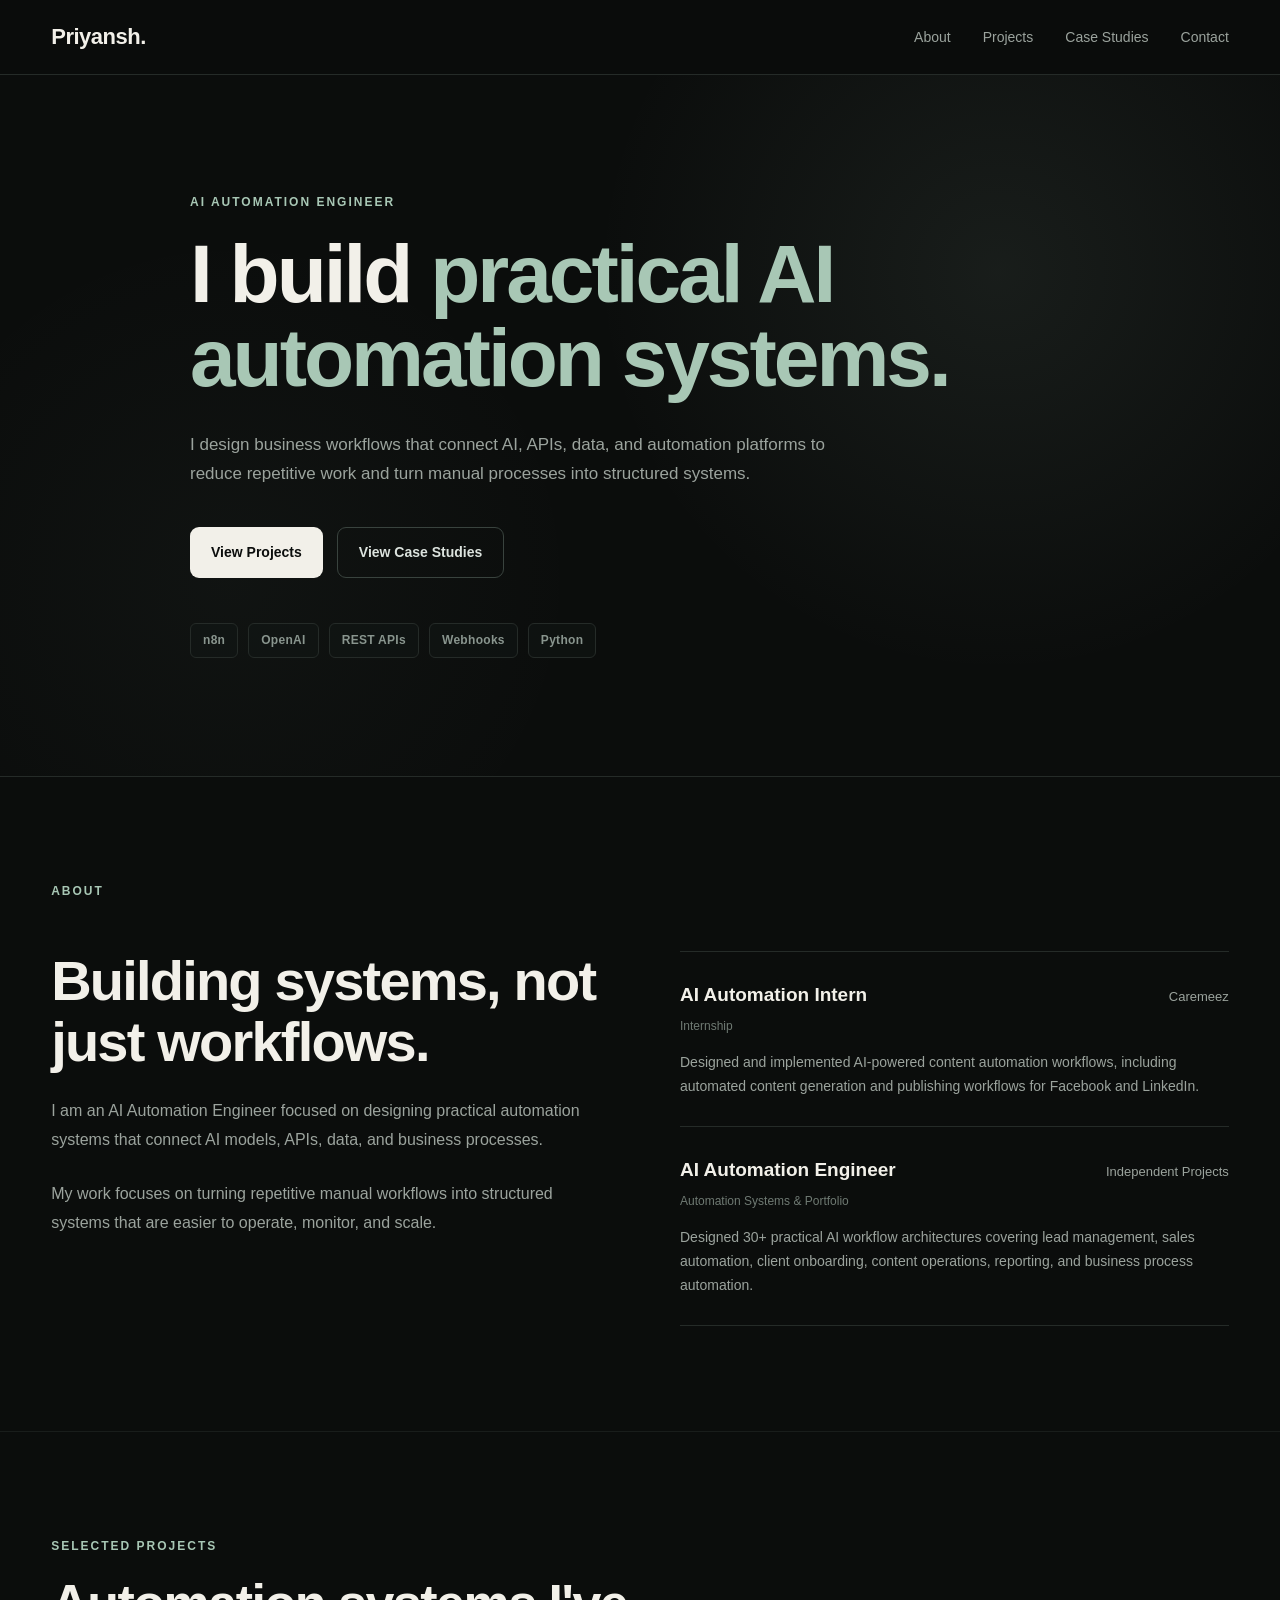
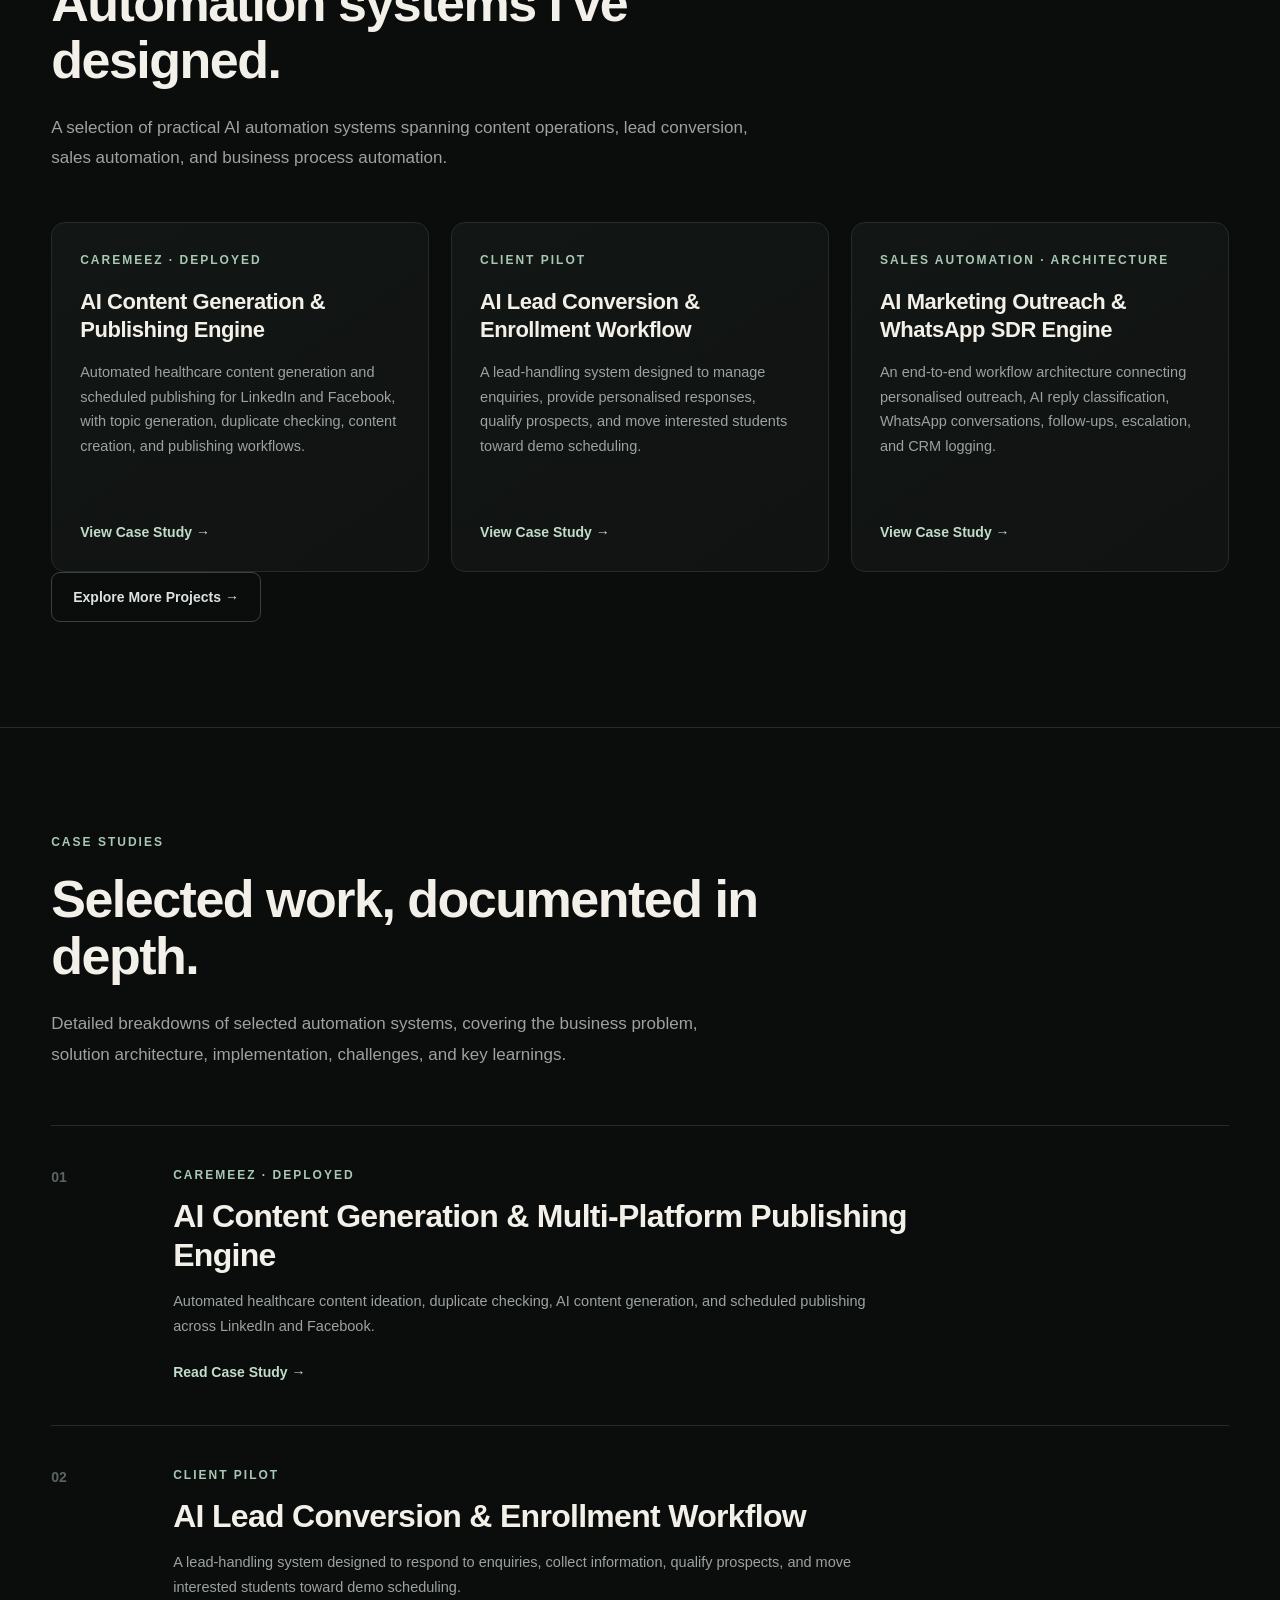
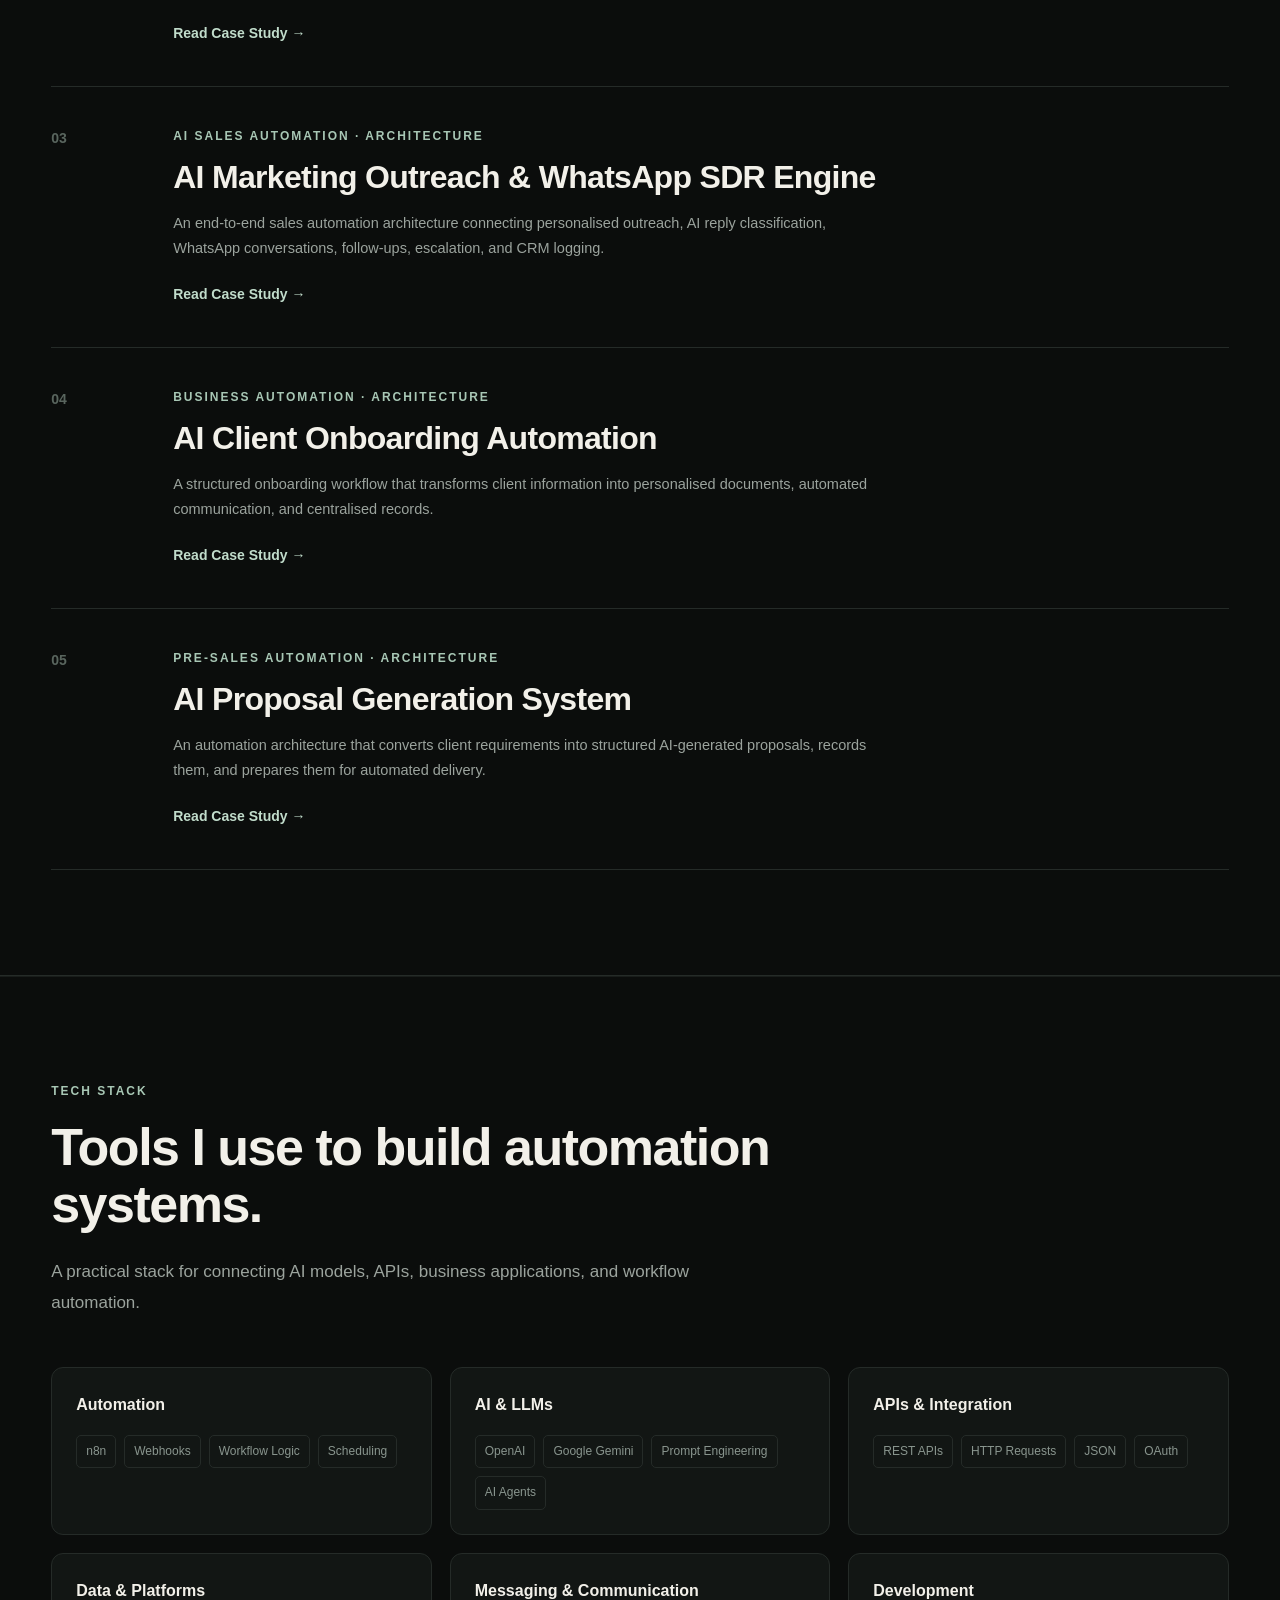
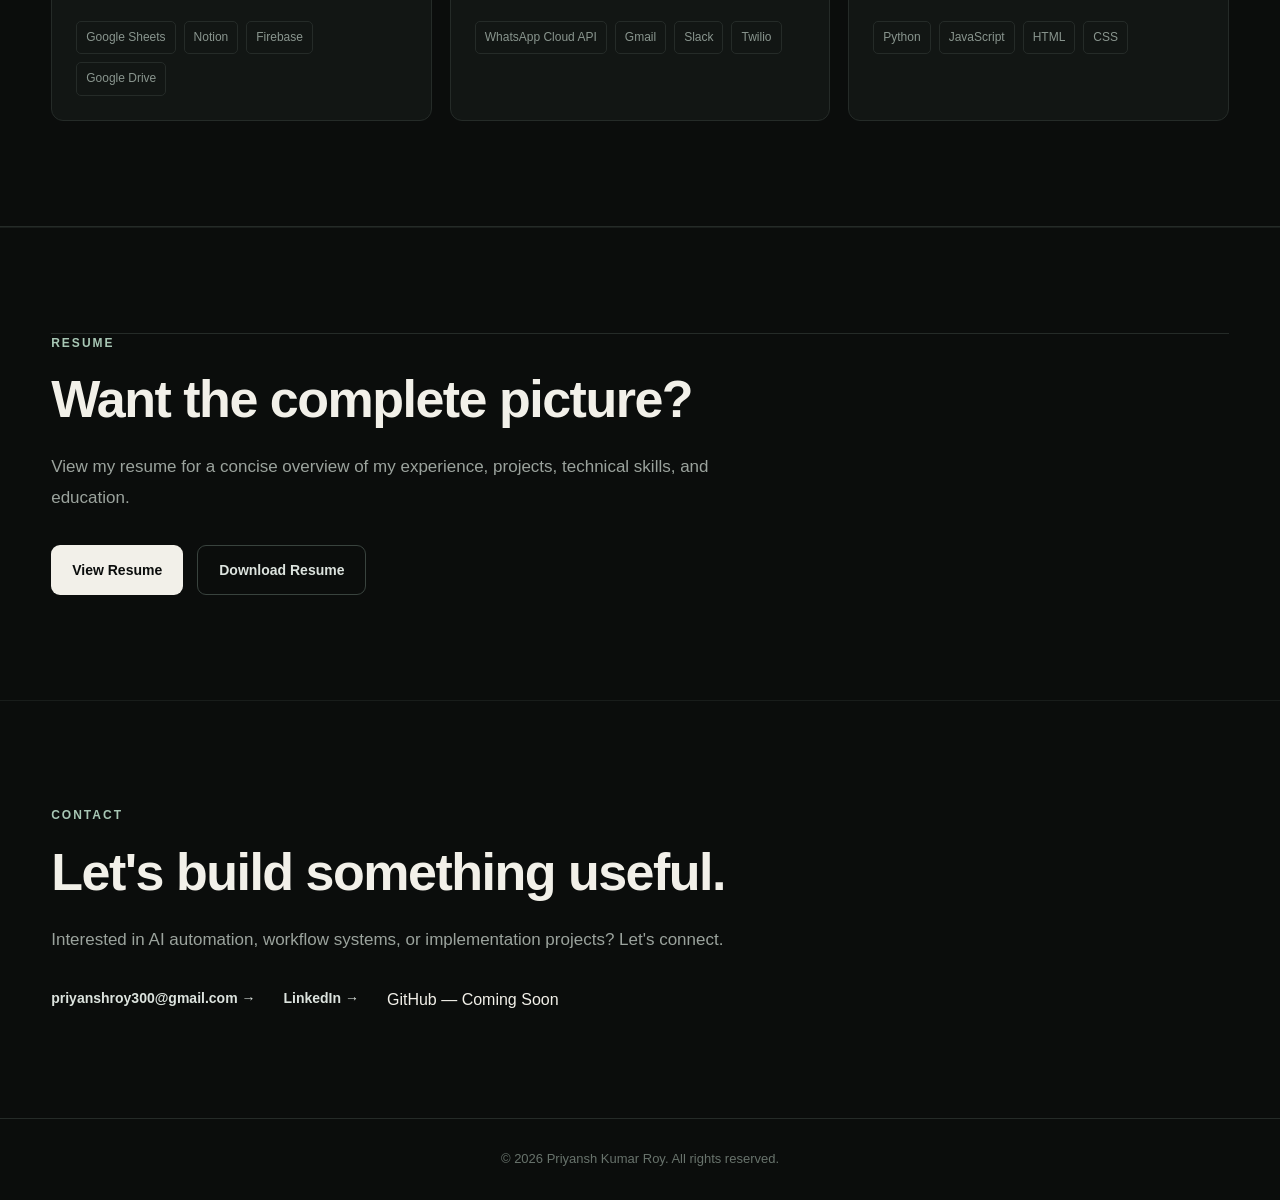
==== index.html @ 5adf645a "Initial portfolio website" ====
<!DOCTYPE html>
<html lang="en">

<head>

    <meta charset="UTF-8">

    <meta
        name="viewport"
        content="width=device-width, initial-scale=1.0"
    >

    <title>Priyansh Kumar Roy | AI Automation Engineer</title>

    <meta
        name="description"
        content="Priyansh Kumar Roy — AI Automation Engineer designing practical AI automation systems, business workflows, API integrations, and AI-powered process automation."
    >

    <meta
        name="author"
        content="Priyansh Kumar Roy"
    >

    <meta
        name="theme-color"
        content="#0d100e"
    >

    <!-- Open Graph / Social Sharing -->
    <meta
        property="og:title"
        content="Priyansh Kumar Roy | AI Automation Engineer"
    >

    <meta
        property="og:description"
        content="AI automation systems, workflow automation, API integrations, and practical business automation projects."
    >

    <meta
        property="og:type"
        content="website"
    >

    <link rel="icon" type="image/png" href="favicon.png">
    <link rel="stylesheet" href="style.css">

</head>


<body>


    <!-- Navigation -->
    <nav class="navbar">

        <div class="nav-container">

            <a href="index.html" class="logo">
                Priyansh.
            </a>

            <div class="nav-links">

                <a href="#about">
                    About
                </a>

                <a href="#projects">
                    Projects
                </a>

                <a href="#case-studies">
                    Case Studies
                </a>

                <a href="#contact">
                    Contact
                </a>

            </div>

        </div>

    </nav>



    <!-- Hero Section -->
    <section class="hero">

        <div class="hero-content">

            <p class="eyebrow">
                AI AUTOMATION ENGINEER
            </p>

            <h1>
                I build
                <span>practical AI automation systems.</span>
            </h1>

            <p class="hero-description">
                I design business workflows that connect AI, APIs,
                data, and automation platforms to reduce repetitive work
                and turn manual processes into structured systems.
            </p>


            <div class="hero-buttons">

                <a
                    href="#projects"
                    class="button primary-button"
                >
                    View Projects
                </a>

                <a
                    href="#case-studies"
                    class="button secondary-button"
                >
                    View Case Studies
                </a>

            </div>


            <div class="hero-stack">

                <span>n8n</span>
                <span>OpenAI</span>
                <span>REST APIs</span>
                <span>Webhooks</span>
                <span>Python</span>

            </div>

        </div>

    </section>



    <!-- About Section -->
    <section id="about" class="section">

        <div class="section-container">

            <p class="section-label">
                ABOUT
            </p>


            <div class="about-grid">

                <div class="about-intro">

                    <h2>
                        Building systems,
                        not just workflows.
                    </h2>

                    <p>
                        I am an AI Automation Engineer focused on designing
                        practical automation systems that connect AI models,
                        APIs, data, and business processes.
                    </p>

                    <p>
                        My work focuses on turning repetitive manual workflows
                        into structured systems that are easier to operate,
                        monitor, and scale.
                    </p>

                </div>


                <div class="experience">

                    <div class="experience-item">

                        <div class="experience-header">

                            <h3>
                                AI Automation Intern
                            </h3>

                            <span>
                                Caremeez
                            </span>

                        </div>

                        <p class="experience-period">
                            Internship
                        </p>

                        <p>
                            Designed and implemented AI-powered content
                            automation workflows, including automated content
                            generation and publishing workflows for Facebook
                            and LinkedIn.
                        </p>

                    </div>


                    <div class="experience-item">

                        <div class="experience-header">

                            <h3>
                                AI Automation Engineer
                            </h3>

                            <span>
                                Independent Projects
                            </span>

                        </div>

                        <p class="experience-period">
                            Automation Systems & Portfolio
                        </p>

                        <p>
                            Designed 30+ practical AI workflow architectures
                            covering lead management, sales automation,
                            client onboarding, content operations, reporting,
                            and business process automation.
                        </p>

                    </div>

                </div>

            </div>

        </div>

    </section>



    <!-- Projects Section -->
    <section id="projects" class="section">

        <div class="section-container">

            <p class="section-label">
                SELECTED PROJECTS
            </p>

            <h2>
                Automation systems I've designed.
            </h2>

            <p class="section-description">
                A selection of practical AI automation systems spanning
                content operations, lead conversion, sales automation,
                and business process automation.
            </p>


            <div class="projects-grid">


                <!-- Project 01 -->
                <div class="project-card">

                    <p class="project-category">
                        CAREMEEZ · DEPLOYED
                    </p>

                    <h3>
                        AI Content Generation & Publishing Engine
                    </h3>

                    <p>
                        Automated healthcare content generation and scheduled
                        publishing for LinkedIn and Facebook, with topic
                        generation, duplicate checking, content creation,
                        and publishing workflows.
                    </p>

                    <a href="case-studies/case-study-01.html">
                        View Case Study →
                    </a>

                </div>



                <!-- Project 02 -->
                <div class="project-card">

                    <p class="project-category">
                        CLIENT PILOT
                    </p>

                    <h3>
                        AI Lead Conversion & Enrollment Workflow
                    </h3>

                    <p>
                        A lead-handling system designed to manage enquiries,
                        provide personalised responses, qualify prospects,
                        and move interested students toward demo scheduling.
                    </p>

                    <a href="case-studies/case-study-02.html">
                        View Case Study →
                    </a>

                </div>



                <!-- Project 03 -->
                <div class="project-card">

                    <p class="project-category">
                        SALES AUTOMATION · ARCHITECTURE
                    </p>

                    <h3>
                        AI Marketing Outreach & WhatsApp SDR Engine
                    </h3>

                    <p>
                        An end-to-end workflow architecture connecting
                        personalised outreach, AI reply classification,
                        WhatsApp conversations, follow-ups, escalation,
                        and CRM logging.
                    </p>

                    <a href="case-studies/case-study-03.html">
                        View Case Study →
                    </a>

                </div>


            </div>



            <!-- More Projects -->
            <div class="more-projects">

                <a
                    href="projects.html"
                    class="button secondary-button"
                >
                    Explore More Projects →
                </a>

            </div>

        </div>

    </section>



    <!-- Case Studies Section -->
    <section id="case-studies" class="section">

        <div class="section-container">

            <p class="section-label">
                CASE STUDIES
            </p>

            <h2>
                Selected work, documented in depth.
            </h2>

            <p class="section-description">
                Detailed breakdowns of selected automation systems,
                covering the business problem, solution architecture,
                implementation, challenges, and key learnings.
            </p>


            <div class="case-studies-list">


                <!-- Case Study 01 -->
                <article class="case-study-card">

                    <div class="case-study-number">
                        01
                    </div>

                    <div class="case-study-content">

                        <p class="project-category">
                            CAREMEEZ · DEPLOYED
                        </p>

                        <h3>
                            AI Content Generation & Multi-Platform
                            Publishing Engine
                        </h3>

                        <p>
                            Automated healthcare content ideation,
                            duplicate checking, AI content generation,
                            and scheduled publishing across LinkedIn
                            and Facebook.
                        </p>

                        <a href="case-studies/case-study-01.html">
                            Read Case Study →
                        </a>

                    </div>

                </article>



                <!-- Case Study 02 -->
                <article class="case-study-card">

                    <div class="case-study-number">
                        02
                    </div>

                    <div class="case-study-content">

                        <p class="project-category">
                            CLIENT PILOT
                        </p>

                        <h3>
                            AI Lead Conversion & Enrollment Workflow
                        </h3>

                        <p>
                            A lead-handling system designed to respond
                            to enquiries, collect information, qualify
                            prospects, and move interested students
                            toward demo scheduling.
                        </p>

                        <a href="case-studies/case-study-02.html">
                            Read Case Study →
                        </a>

                    </div>

                </article>



                <!-- Case Study 03 -->
                <article class="case-study-card">

                    <div class="case-study-number">
                        03
                    </div>

                    <div class="case-study-content">

                        <p class="project-category">
                            AI SALES AUTOMATION · ARCHITECTURE
                        </p>

                        <h3>
                            AI Marketing Outreach & WhatsApp SDR Engine
                        </h3>

                        <p>
                            An end-to-end sales automation architecture
                            connecting personalised outreach, AI reply
                            classification, WhatsApp conversations,
                            follow-ups, escalation, and CRM logging.
                        </p>

                        <a href="case-studies/case-study-03.html">
                            Read Case Study →
                        </a>

                    </div>

                </article>



                <!-- Case Study 04 -->
                <article class="case-study-card">

                    <div class="case-study-number">
                        04
                    </div>

                    <div class="case-study-content">

                        <p class="project-category">
                            BUSINESS AUTOMATION · ARCHITECTURE
                        </p>

                        <h3>
                            AI Client Onboarding Automation
                        </h3>

                        <p>
                            A structured onboarding workflow that
                            transforms client information into
                            personalised documents, automated communication,
                            and centralised records.
                        </p>

                        <a href="case-studies/case-study-04.html">
                            Read Case Study →
                        </a>

                    </div>

                </article>



                <!-- Case Study 05 -->
                <article class="case-study-card">

                    <div class="case-study-number">
                        05
                    </div>

                    <div class="case-study-content">

                        <p class="project-category">
                            PRE-SALES AUTOMATION · ARCHITECTURE
                        </p>

                        <h3>
                            AI Proposal Generation System
                        </h3>

                        <p>
                            An automation architecture that converts
                            client requirements into structured AI-generated
                            proposals, records them, and prepares them
                            for automated delivery.
                        </p>

                        <a href="case-studies/case-study-05.html">
                            Read Case Study →
                        </a>

                    </div>

                </article>


            </div>

        </div>

    </section>



    <!-- Tech Stack Section -->
    <section id="stack" class="section">

        <div class="section-container">

            <p class="section-label">
                TECH STACK
            </p>

            <h2>
                Tools I use to build automation systems.
            </h2>

            <p class="section-description">
                A practical stack for connecting AI models, APIs,
                business applications, and workflow automation.
            </p>


            <div class="stack-grid">


                <div class="stack-card">

                    <h3>
                        Automation
                    </h3>

                    <div class="stack-items">

                        <span>n8n</span>
                        <span>Webhooks</span>
                        <span>Workflow Logic</span>
                        <span>Scheduling</span>

                    </div>

                </div>



                <div class="stack-card">

                    <h3>
                        AI & LLMs
                    </h3>

                    <div class="stack-items">

                        <span>OpenAI</span>
                        <span>Google Gemini</span>
                        <span>Prompt Engineering</span>
                        <span>AI Agents</span>

                    </div>

                </div>



                <div class="stack-card">

                    <h3>
                        APIs & Integration
                    </h3>

                    <div class="stack-items">

                        <span>REST APIs</span>
                        <span>HTTP Requests</span>
                        <span>JSON</span>
                        <span>OAuth</span>

                    </div>

                </div>



                <div class="stack-card">

                    <h3>
                        Data & Platforms
                    </h3>

                    <div class="stack-items">

                        <span>Google Sheets</span>
                        <span>Notion</span>
                        <span>Firebase</span>
                        <span>Google Drive</span>

                    </div>

                </div>



                <div class="stack-card">

                    <h3>
                        Messaging & Communication
                    </h3>

                    <div class="stack-items">

                        <span>WhatsApp Cloud API</span>
                        <span>Gmail</span>
                        <span>Slack</span>
                        <span>Twilio</span>

                    </div>

                </div>



                <div class="stack-card">

                    <h3>
                        Development
                    </h3>

                    <div class="stack-items">

                        <span>Python</span>
                        <span>JavaScript</span>
                        <span>HTML</span>
                        <span>CSS</span>

                    </div>

                </div>


            </div>

        </div>

    </section>



    <!-- Resume Section -->
    <section id="resume" class="section">

        <div class="section-container resume-section">

            <p class="section-label">
                RESUME
            </p>

            <h2>
                Want the complete picture?
            </h2>

            <p class="section-description">
                View my resume for a concise overview of my experience,
                projects, technical skills, and education.
            </p>


            <div class="resume-actions">

                <a
                    href="resume.pdf"
                    target="_blank"
                    class="button primary-button"
                >
                    View Resume
                </a>

                <a
                    href="resume.pdf"
                    download
                    class="button secondary-button"
                >
                    Download Resume
                </a>

            </div>

        </div>

    </section>



    <!-- Contact Section -->
    <section id="contact" class="section contact-section">

        <div class="section-container">

            <p class="section-label">
                CONTACT
            </p>

            <h2>
                Let's build something useful.
            </h2>

            <p class="section-description">
                Interested in AI automation, workflow systems,
                or implementation projects? Let's connect.
            </p>


            <div class="contact-links">

                <a href="mailto:priyanshroy300@gmail.com">
                    priyanshroy300@gmail.com →
                </a>

                <a
                    href="https://www.linkedin.com/in/priyanshroy/"
                    target="_blank"
                    rel="noopener noreferrer"
                >
                    LinkedIn →
                </a>

                <span>
                    GitHub — Coming Soon
                </span>

            </div>

        </div>

    </section>



    <!-- Footer -->
    <footer>

        <p>
            © 2026 Priyansh Kumar Roy. All rights reserved.
        </p>

    </footer>


</body>

</html>
---- style.css ----
/* =========================================
   RESET & GLOBAL STYLES
========================================= */

* {
    margin: 0;
    padding: 0;
    box-sizing: border-box;
}

html {
    scroll-behavior: smooth;
}

body {
    background: #0b0d0c;
    color: #f2f0e9;
    font-family: Arial, Helvetica, sans-serif;
    line-height: 1.6;
    overflow-x: hidden;
}

a {
    color: inherit;
    text-decoration: none;
}

::selection {
    background: #a8c7b5;
    color: #0b0d0c;
}

.section {
    padding: 105px 0;
}

.section-container,
.nav-container {
    width: min(1180px, 92%);
    margin: 0 auto;
}


/* =========================================
   NAVIGATION
========================================= */

.navbar {
    position: sticky;
    top: 0;
    z-index: 1000;

    background: rgba(11, 13, 12, 0.86);
    backdrop-filter: blur(14px);

    border-bottom: 1px solid #252b28;
}

.nav-container {
    min-height: 74px;

    display: flex;
    align-items: center;
    justify-content: space-between;
}

.logo {
    font-size: 22px;
    font-weight: 700;
    letter-spacing: -0.5px;

    color: #f2f0e9;
}

.nav-links {
    display: flex;
    gap: 32px;
}

.nav-links a {
    color: #9ba39d;
    font-size: 14px;

    transition: color 0.2s ease;
}

.nav-links a:hover {
    color: #c1dccb;
}


/* =========================================
   HERO
========================================= */

.hero {
    min-height: 78vh;

    display: flex;
    align-items: center;

    border-bottom: 1px solid #252b28;

    background:
        radial-gradient(
            circle at 78% 28%,
            rgba(168, 199, 181, 0.085),
            transparent 36%
        ),
        radial-gradient(
            circle at 18% 72%,
            rgba(168, 199, 181, 0.035),
            transparent 30%
        );
}

.hero-content {
    width: min(900px, 90%);
    margin: 0 auto;
}

.eyebrow,
.section-label,
.project-category {
    color: #a8c7b5;

    font-size: 12px;
    font-weight: 700;

    letter-spacing: 2px;
}

.hero h1 {
    max-width: 900px;

    margin-top: 20px;

    font-size: clamp(48px, 7vw, 82px);
    line-height: 1.02;
    letter-spacing: -3px;
}

.hero h1 span {
    color: #a8c7b5;
}

.hero-description {
    max-width: 680px;

    margin-top: 30px;

    color: #9ba39d;

    font-size: 17px;
    line-height: 1.75;
}


/* =========================================
   BUTTONS
========================================= */

.hero-buttons {
    display: flex;
    gap: 14px;

    margin-top: 38px;
}

.button {
    display: inline-flex;
    align-items: center;
    justify-content: center;

    padding: 13px 21px;

    border-radius: 9px;

    font-size: 14px;
    font-weight: 600;

    transition:
        transform 0.2s ease,
        background 0.2s ease,
        border-color 0.2s ease,
        color 0.2s ease;
}

.primary-button {
    background: #f2f0e9;
    color: #0b0d0c;
}

.primary-button:hover {
    transform: translateY(-2px);
    background: #c1dccb;
}

.secondary-button {
    border: 1px solid #39433e;
    color: #dce3de;
}

.secondary-button:hover {
    transform: translateY(-2px);
    border-color: #6f897a;
    color: #c1dccb;
}


/* =========================================
   GLOBAL SECTION TYPOGRAPHY
========================================= */

.section-label {
    margin-bottom: 18px;
}

.section h2 {
    max-width: 800px;

    font-size: clamp(34px, 5vw, 52px);
    line-height: 1.1;
    letter-spacing: -1.5px;
}

.section-description {
    max-width: 700px;

    margin-top: 24px;

    color: #9ba39d;

    font-size: 17px;
    line-height: 1.8;
}


/* =========================================
   ABOUT & EXPERIENCE
========================================= */

.about-grid {
    display: grid;

    grid-template-columns: 1fr 1fr;

    gap: 80px;

    margin-top: 50px;
}

.about-intro h2 {
    font-size: clamp(36px, 5vw, 56px);
    line-height: 1.08;
    letter-spacing: -1.8px;
}

.about-intro p {
    max-width: 600px;

    margin-top: 25px;

    color: #9ba39d;

    font-size: 16px;
    line-height: 1.8;
}

.experience {
    border-top: 1px solid #252b28;
}

.experience-item {
    padding: 28px 0;

    border-bottom: 1px solid #252b28;
}

.experience-header {
    display: flex;
    align-items: baseline;
    justify-content: space-between;

    gap: 20px;
}

.experience-header h3 {
    font-size: 19px;
}

.experience-header span {
    color: #9ba39d;
    font-size: 13px;
}

.experience-period {
    margin-top: 6px;

    color: #6f7a73;

    font-size: 12px;
}

.experience-item > p:last-child {
    margin-top: 15px;

    color: #9ba39d;

    font-size: 14px;
    line-height: 1.7;
}


/* =========================================
   HERO TECH STACK
========================================= */

.hero-stack {
    display: flex;
    flex-wrap: wrap;
    gap: 10px;

    margin-top: 45px;
}

.hero-stack span {
    padding: 7px 12px;

    border: 1px solid #252b28;
    border-radius: 6px;

    background: rgba(18, 22, 20, 0.55);

    color: #89958e;

    font-size: 12px;
    font-weight: 600;
    letter-spacing: 0.3px;

    transition:
        border-color 0.2s ease,
        color 0.2s ease,
        transform 0.2s ease;
}

.hero-stack span:hover {
    transform: translateY(-2px);

    border-color: #52665a;
    color: #c1dccb;
}


/* =========================================
   PROJECTS
========================================= */

.projects-grid {
    display: grid;

    grid-template-columns: repeat(3, minmax(0, 1fr));

    gap: 22px;

    margin-top: 48px;
}

.project-card {
    padding: 28px;

    min-height: 335px;

    display: flex;
    flex-direction: column;

    border: 1px solid #252b28;
    border-radius: 14px;

    background: linear-gradient(
        145deg,
        #121614 0%,
        #101311 100%
    );

    transition:
        transform 0.25s ease,
        border-color 0.25s ease,
        background 0.25s ease,
        box-shadow 0.25s ease;
}

.project-card:hover {
    transform: translateY(-5px);

    border-color: #52665a;

    background: #151a17;

    box-shadow: 0 14px 35px rgba(0, 0, 0, 0.16);
}

.project-card h3 {
    margin-top: 18px;

    font-size: 22px;
    line-height: 1.28;
    letter-spacing: -0.45px;
}

.project-card p:not(.project-category) {
    margin-top: 15px;

    color: #9ba39d;

    font-size: 14.5px;
    line-height: 1.72;
}

.project-card a {
    margin-top: auto;
    padding-top: 28px;

    color: #c1dccb;

    font-size: 14px;
    font-weight: 600;

    transition: color 0.2s ease;
}

.project-card a:hover {
    color: #e2eee7;
}


/* =========================================
   PROJECT PAGE REFINEMENTS
========================================= */

.projects-grid .project-card {
    overflow: hidden;
}

.projects-grid .project-category {
    min-height: 18px;
}

.projects-grid .project-card h3 {
    max-width: 420px;
}

.projects-grid .stack-items {
    margin-top: 20px;
}

.projects-grid .stack-items span {
    background: rgba(18, 22, 20, 0.65);
}

.section + .section {
    border-top: 1px solid rgba(37, 43, 40, 0.55);
}

@media (min-width: 801px) {
    .projects-grid .project-card {
        min-height: 350px;
    }
}

/* =========================================
   CASE STUDIES
========================================= */

#case-studies {
    border-top: 1px solid #252b28;
    border-bottom: 1px solid #252b28;
}

.case-studies-list {
    margin-top: 55px;

    border-top: 1px solid #252b28;
}

.case-study-card {
    display: grid;

    grid-template-columns: 90px 1fr;

    gap: 32px;

    padding: 40px 0;

    border-bottom: 1px solid #252b28;

    transition:
        padding-left 0.25s ease,
        border-color 0.25s ease;
}

.case-study-card:hover {
    padding-left: 10px;
    border-color: #394a41;
}

.case-study-number {
    color: #59655e;

    font-size: 14px;
    font-weight: 600;
}

.case-study-content h3 {
    max-width: 750px;

    margin-top: 12px;

    font-size: clamp(24px, 3vw, 32px);
    line-height: 1.2;
    letter-spacing: -0.7px;
}

.case-study-content > p:not(.project-category) {
    max-width: 700px;

    margin-top: 15px;

    color: #9ba39d;

    font-size: 14.5px;
    line-height: 1.72;
}

.case-study-content a {
    display: inline-block;

    margin-top: 22px;

    color: #c1dccb;

    font-size: 14px;
    font-weight: 600;

    transition: color 0.2s ease;
}

.case-study-content a:hover {
    color: #e2eee7;
}


/* =========================================
   TECH STACK
========================================= */

#stack {
    border-bottom: 1px solid #252b28;
}

.stack-grid {
    display: grid;

    grid-template-columns: repeat(3, 1fr);

    gap: 18px;

    margin-top: 48px;
}

.stack-card {
    padding: 24px;

    border: 1px solid #252b28;
    border-radius: 12px;

    background: #121614;

    transition:
        border-color 0.25s ease,
        transform 0.25s ease,
        background 0.25s ease;
}

.stack-card:hover {
    transform: translateY(-3px);

    border-color: #52665a;

    background: #151a17;

    box-shadow: 0 14px 35px rgba(0, 0, 0, 0.16);
}

.stack-card h3 {
    font-size: 16px;
}

.stack-items {
    display: flex;
    flex-wrap: wrap;

    gap: 8px;

    margin-top: 18px;
}

.stack-items span {
    padding: 6px 9px;

    border: 1px solid #252b28;
    border-radius: 5px;

    color: #89958e;

    font-size: 12px;

    transition:
        border-color 0.2s ease,
        color 0.2s ease;
}

.stack-items span:hover {
    border-color: #52665a;
    color: #c1dccb;
}


/* =========================================
   RESUME
========================================= */

.resume-section {
    border-top: 1px solid #252b28;
}

.resume-actions {
    display: flex;

    gap: 14px;

    margin-top: 32px;
}


/* =========================================
   CONTACT
========================================= */

.contact-section {
    text-align: left;
}

.contact-section .button {
    margin-top: 32px;
}

.contact-links {
    display: flex;

    flex-wrap: wrap;

    gap: 28px;

    margin-top: 32px;
}

.contact-links a {
    color: #dce3de;

    font-size: 14px;
    font-weight: 600;

    transition:
        color 0.2s ease,
        transform 0.2s ease;
}

.contact-links a:hover {
    color: #c1dccb;
    transform: translateX(3px);
}


/* =========================================
   FOOTER
========================================= */

footer {
    padding: 30px 5%;

    border-top: 1px solid #252b28;

    color: #68736c;

    font-size: 13px;

    text-align: center;
}


/* =========================================
   RESPONSIVE DESIGN
========================================= */

@media (max-width: 800px) {

    .nav-links {
        gap: 15px;
    }

    .projects-grid {
        gap: 16px;
    }

    .project-card {
        min-height: 0;
    }

    .nav-links a {
        font-size: 12px;
    }

    .hero {
        min-height: 75vh;
    }

    .hero h1 {
        letter-spacing: -2px;
    }

    .projects-grid {
        grid-template-columns: 1fr;
    }

    .about-grid {
        grid-template-columns: 1fr;
        gap: 55px;
    }

    .experience-header {
        align-items: flex-start;
        flex-direction: column;
        gap: 5px;
    }

    .stack-grid {
        grid-template-columns: repeat(2, 1fr);
    }

    .section {
        padding: 76px 0;
    }
}


@media (max-width: 600px) {

    .case-study-card {
        grid-template-columns: 1fr;
        gap: 10px;
    }

    .case-study-number {
        font-size: 12px;
    }
}


@media (max-width: 520px) {

    .nav-container {
        min-height: 65px;
    }

    .logo {
        font-size: 18px;
    }

    .nav-links {
        display: none;
    }

    .hero-buttons {
        flex-direction: column;
        align-items: flex-start;
    }

    .hero h1 {
        font-size: 48px;
    }

    .resume-actions {
        flex-direction: column;
        align-items: flex-start;
    }

    .contact-links {
        flex-direction: column;
        gap: 18px;
    }

    .stack-grid {
        grid-template-columns: 1fr;
    }
}
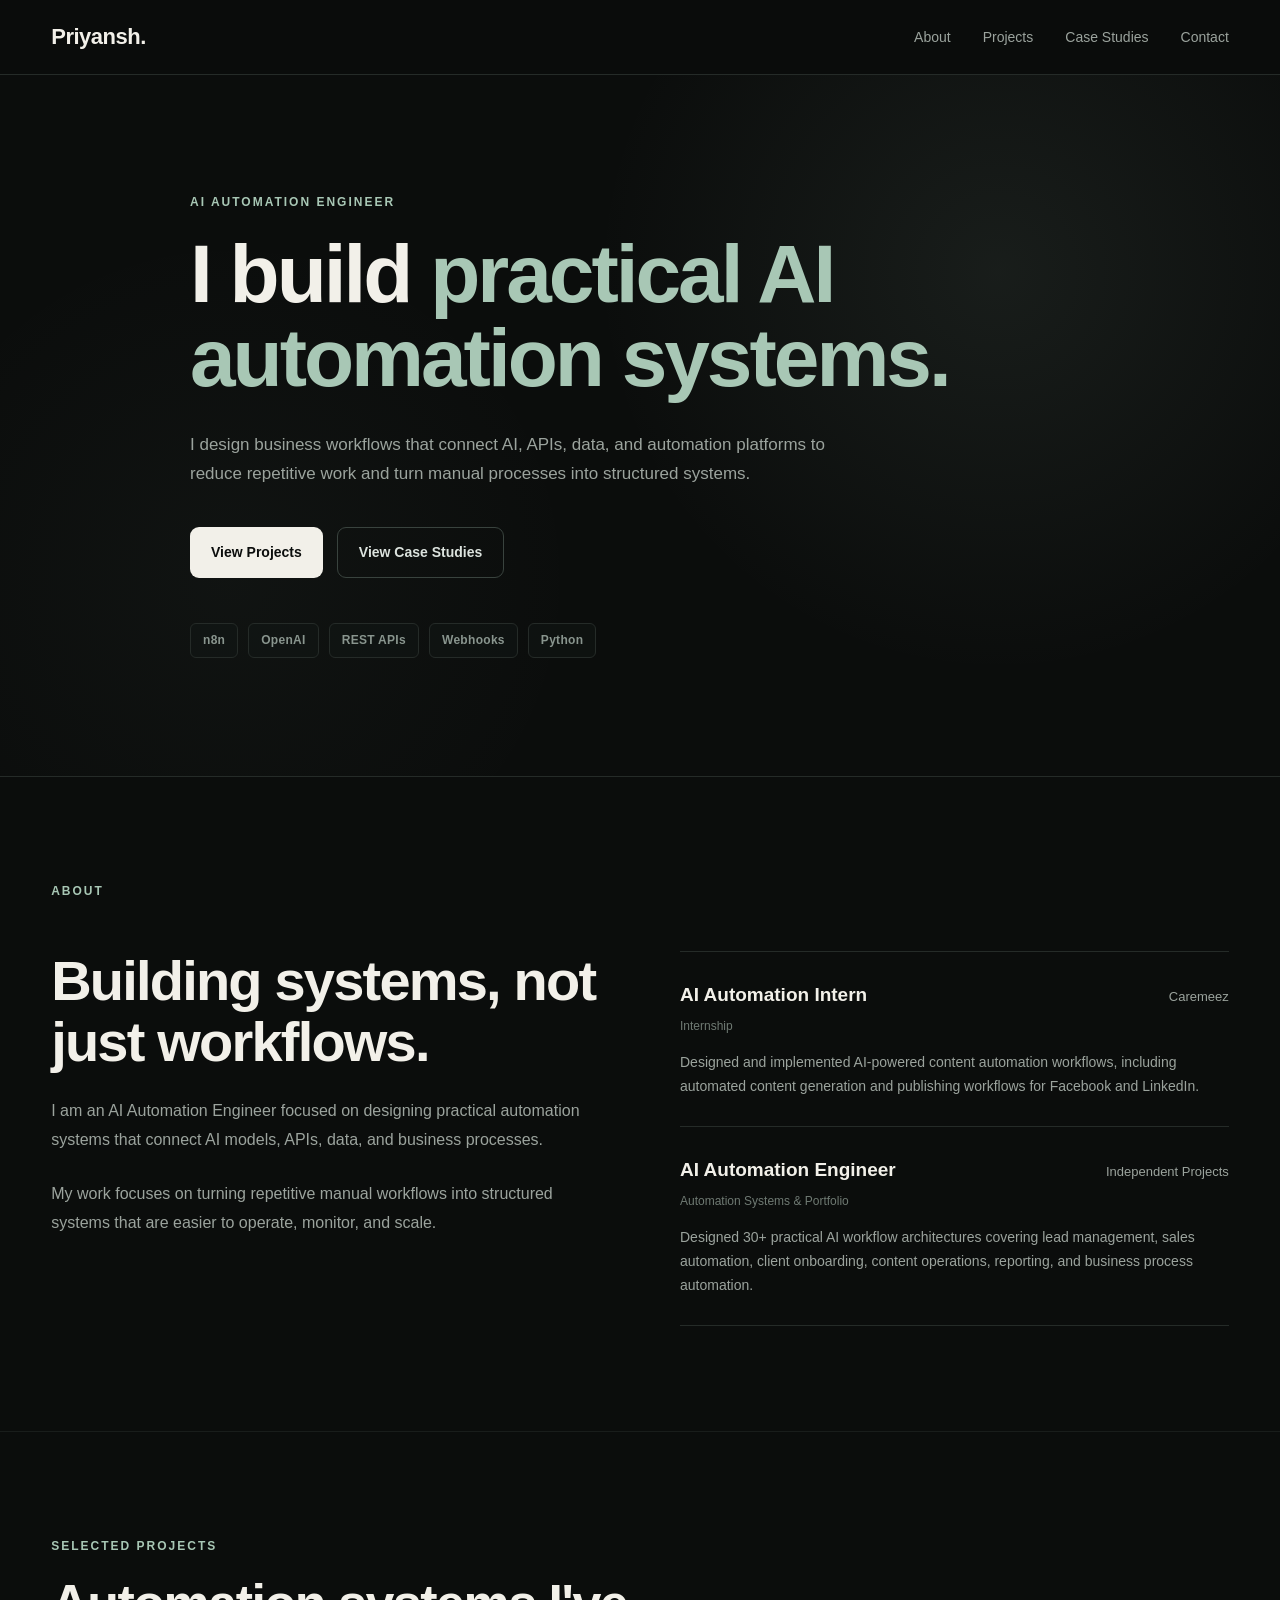
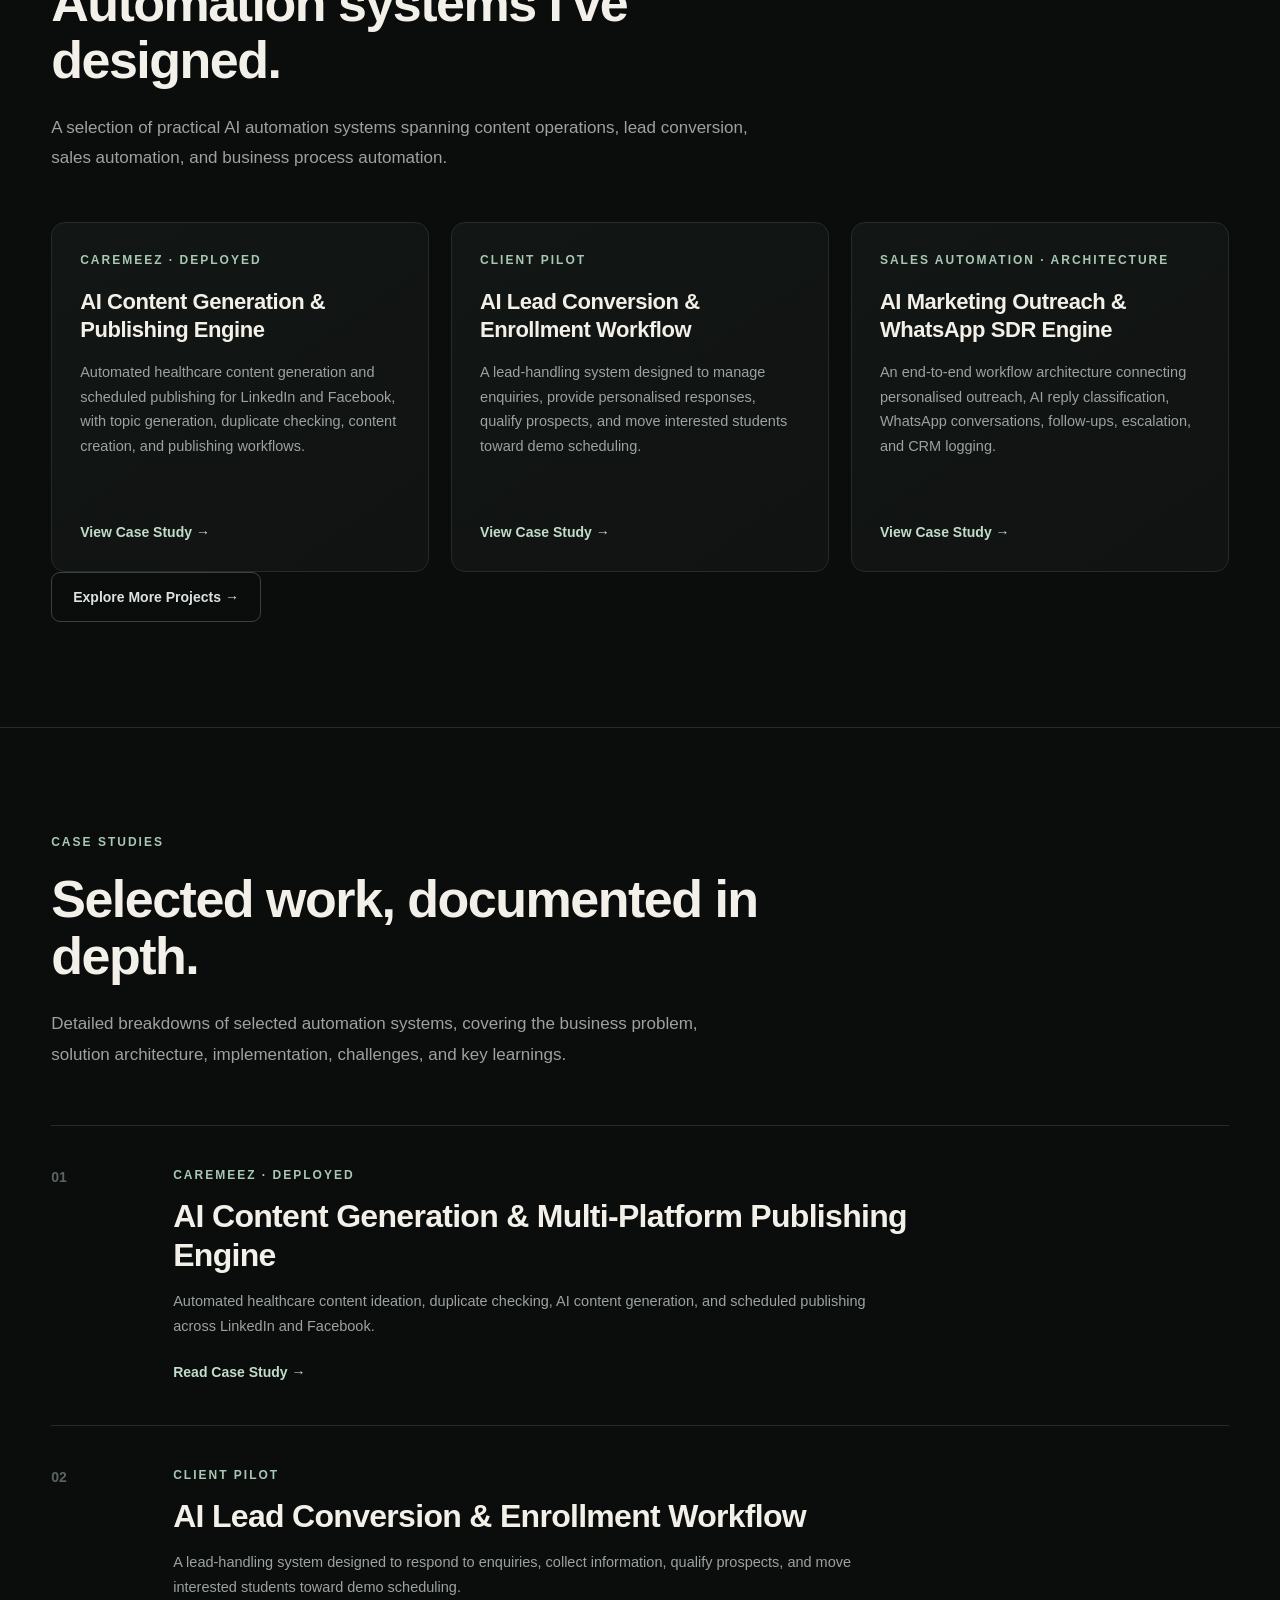
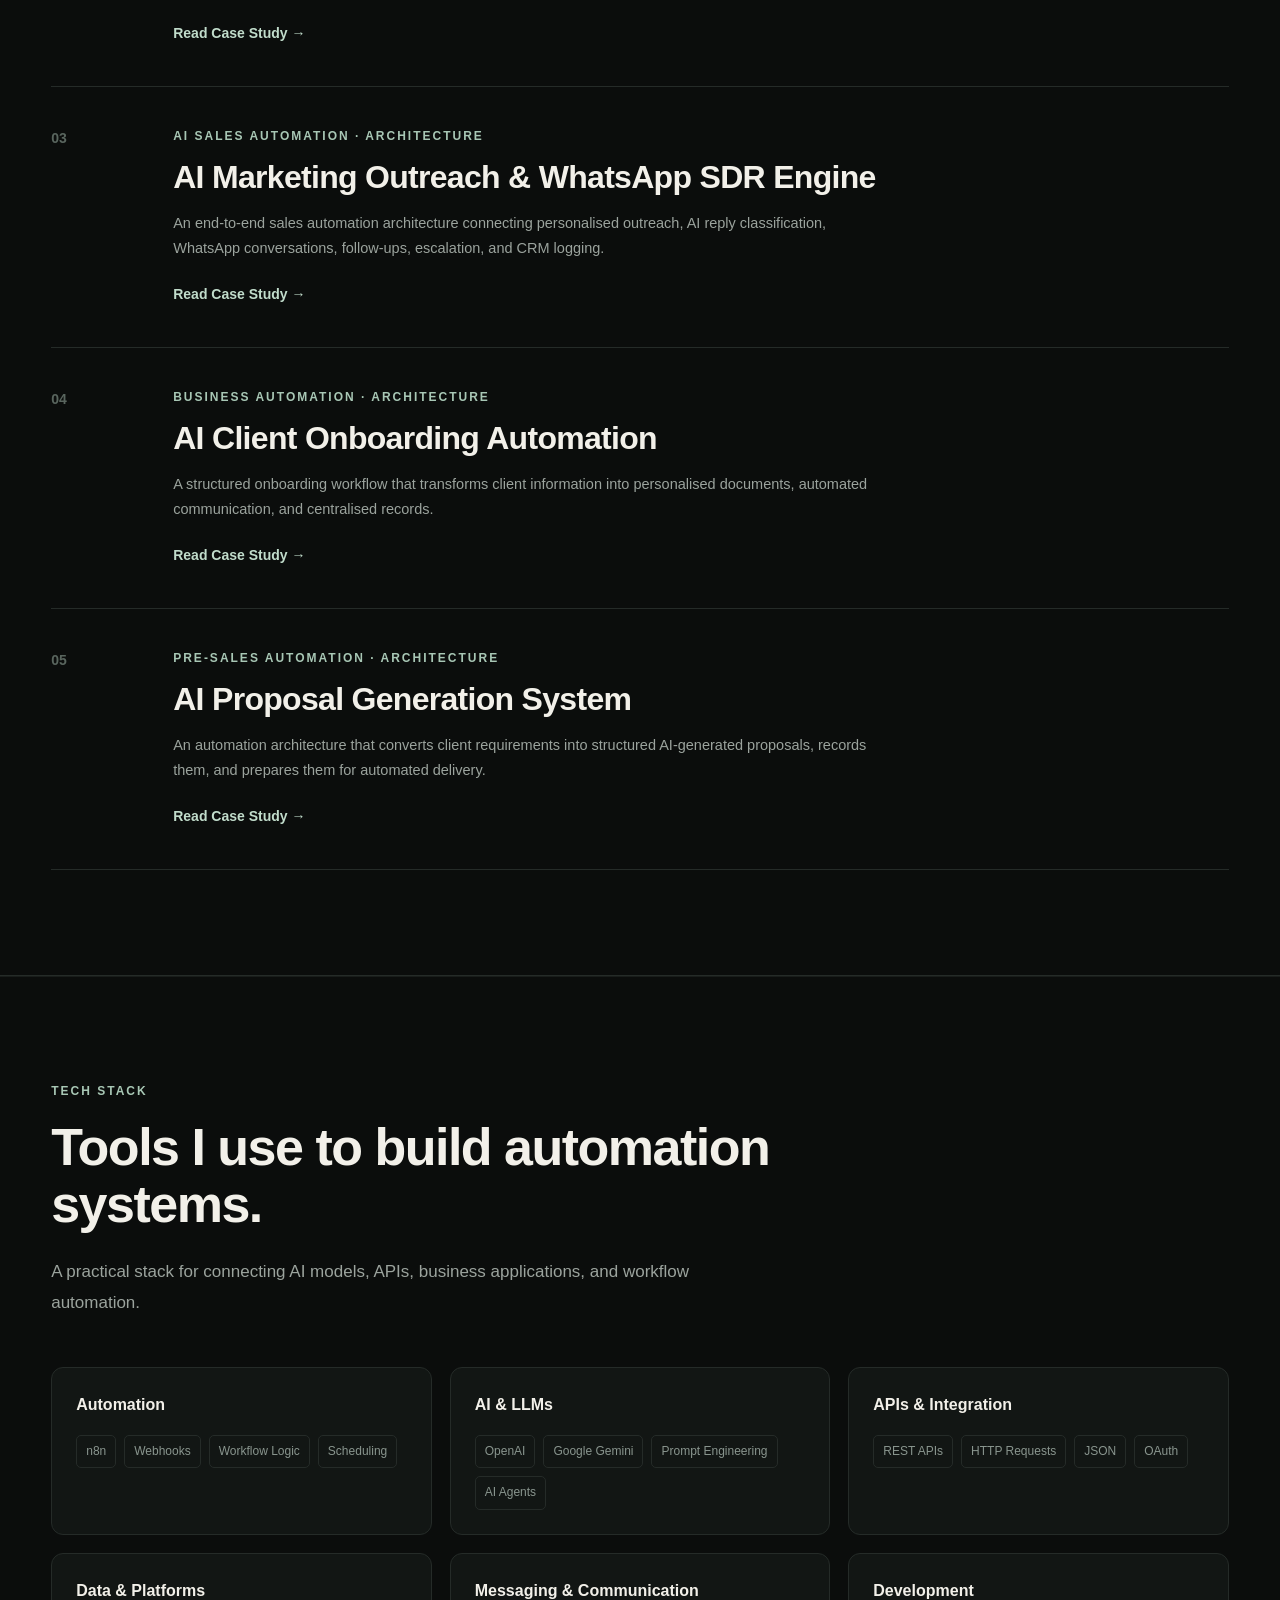
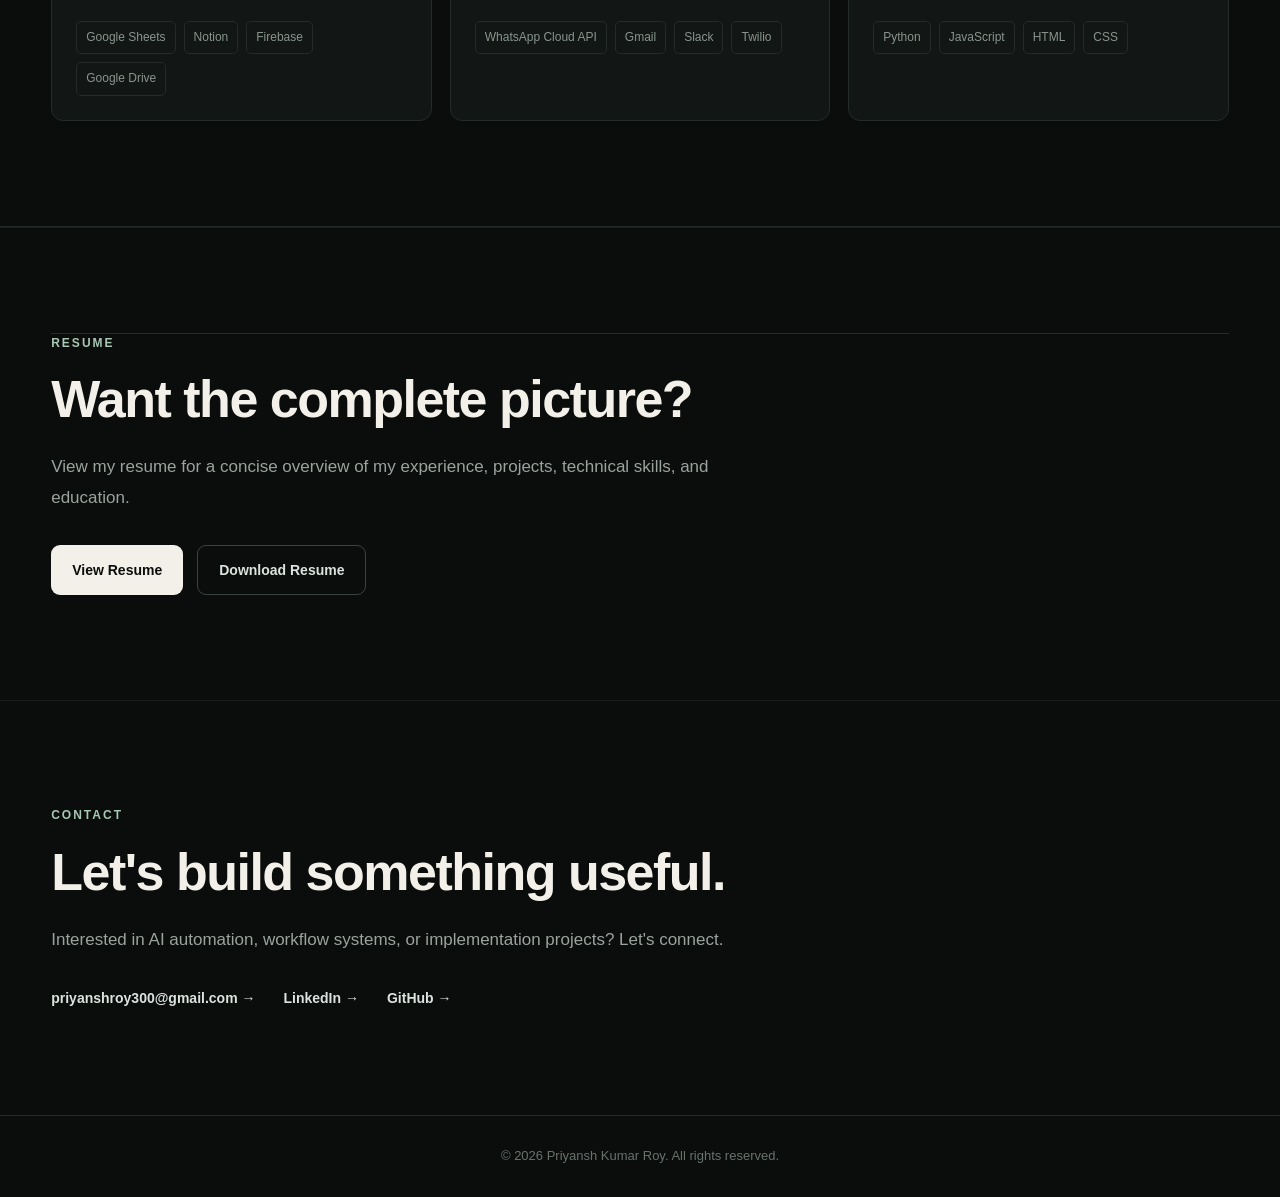
==== commit fb29ca23: "Add GitHub profile link" ====
--- a/index.html
+++ b/index.html
@@ -787,9 +787,13 @@
                     LinkedIn →
                 </a>
 
-                <span>
-                    GitHub — Coming Soon
-                </span>
+                <a
+                 href="https://github.com/priyansh-roy"
+                target="_blank"
+                 rel="noopener noreferrer"
+>
+                GitHub →
+             </a>
 
             </div>
 
@@ -811,4 +815,4 @@
 
 </body>
 
-</html>+</html>
